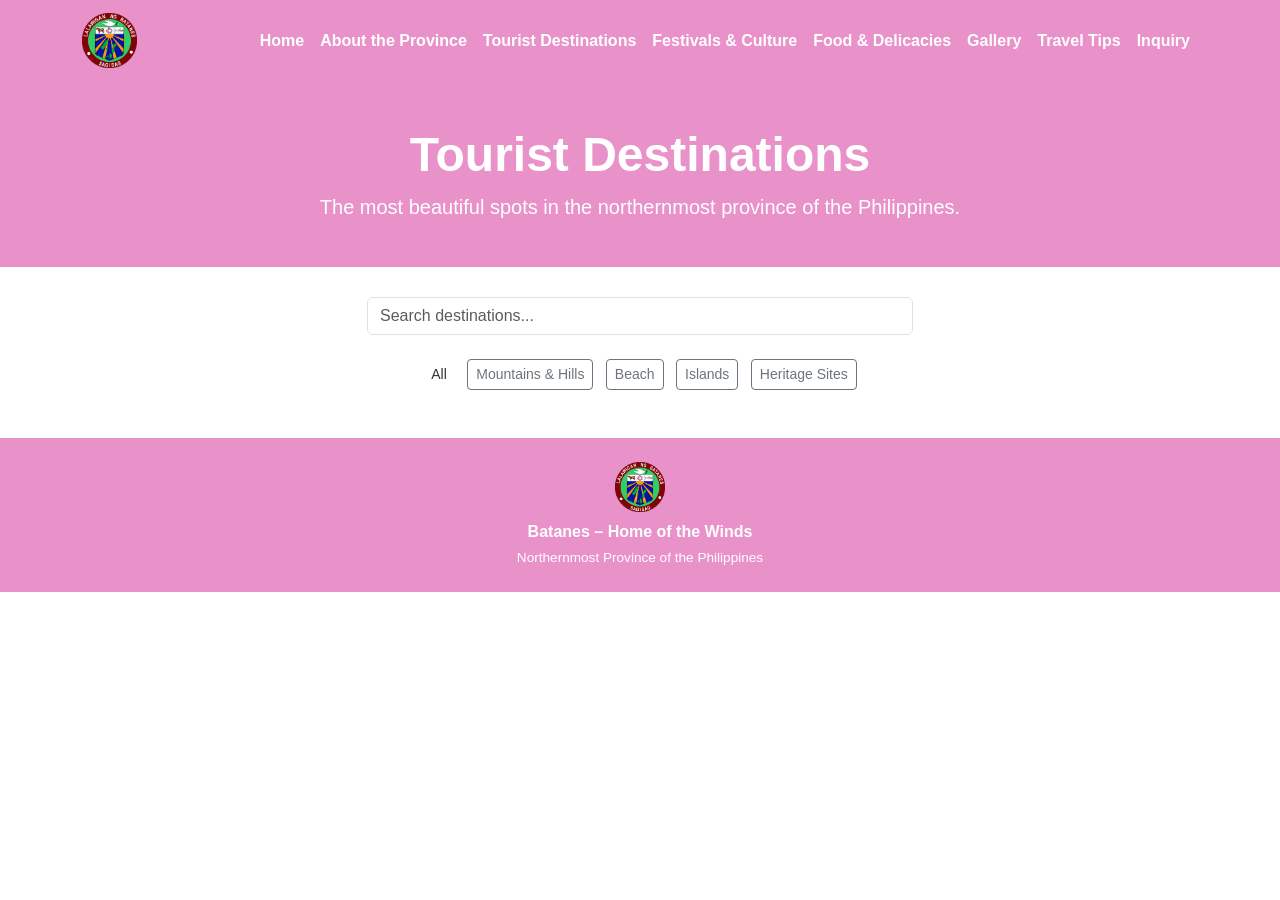
==== destinations.html @ b0724055 "Add files via upload" ====
<!DOCTYPE html>
<html lang="en">
<head>
  <meta charset="utf-8">
  <meta name="viewport" content="width=device-width, initial-scale=1">
  <link rel="stylesheet" href="https://cdn.jsdelivr.net/npm/bootstrap@5.3.3/dist/css/bootstrap.min.css">
  <link rel="stylesheet" href="styles/styles.css">
  <title>Tourist Destinations – Batanes</title>
</head>
<body>

<nav class="navbar navbar-expand-lg">
  <div class="container">
    <a class="navbar-brand" href="index.html">
      <img src="media/images/homepage/batanesseal.png" alt="Batanes Seal">
    </a>
    <button class="navbar-toggler" type="button" data-bs-toggle="collapse" data-bs-target="#mainNav">
      <span class="navbar-toggler-icon"></span>
    </button>
    <div class="collapse navbar-collapse" id="mainNav">
      <ul class="navbar-nav ms-auto mb-2 mb-lg-0">
        <li class="nav-item"><a class="nav-link" href="index.html">Home</a></li>
        <li class="nav-item"><a class="nav-link" href="about.html">About the Province</a></li>
        <li class="nav-item"><a class="nav-link active" href="destinations.html">Tourist Destinations</a></li>
        <li class="nav-item"><a class="nav-link" href="festivals.html">Festivals &amp; Culture</a></li>
        <li class="nav-item"><a class="nav-link" href="food.html">Food &amp; Delicacies</a></li>
        <li class="nav-item"><a class="nav-link" href="gallery.html">Gallery</a></li>
        <li class="nav-item"><a class="nav-link" href="traveltips.html">Travel Tips</a></li>
        <li class="nav-item"><a class="nav-link" href="inquiry.html">Inquiry</a></li>
      </ul>
    </div>
  </div>
</nav>

<div class="page-banner text-center">
  <div class="container">
    <h1 class="display-5 fw-bold">Tourist Destinations</h1>
    <p class="lead mb-0">The most beautiful spots in the northernmost province of the Philippines.</p>
  </div>
</div>

<div class="container mb-5">

  <!-- SEARCH AND FILTER -->
  <div class="row justify-content-center mb-4">
    <div class="col-md-6">
      <input type="text" id="searchInput" class="form-control" placeholder="Search destinations...">
    </div>
  </div>
  <div class="text-center mb-4">
    <button class="btn btn-batanes btn-sm me-2 filter-btn active" data-filter="all">All</button>
    <button class="btn btn-outline-secondary btn-sm me-2 filter-btn" data-filter="mountain">Mountains &amp; Hills</button>
    <button class="btn btn-outline-secondary btn-sm me-2 filter-btn" data-filter="beach">Beach</button>
    <button class="btn btn-outline-secondary btn-sm me-2 filter-btn" data-filter="island">Islands</button>
    <button class="btn btn-outline-secondary btn-sm filter-btn" data-filter="heritage">Heritage Sites</button>
  </div>

  <!-- DESTINATION CARDS (generated by JS) -->
  <div class="row g-4" id="dest-grid">
    <!-- filled by script -->
  </div>
  <p class="text-center text-muted mt-4" id="no-results" style="display:none;">No destinations found.</p>

  <!-- DESTINATION MODAL -->
  <div class="modal fade" id="destModal" tabindex="-1">
    <div class="modal-dialog modal-lg">
      <div class="modal-content">
        <div class="modal-header" style="background-color:var(--pink);">
          <h5 class="modal-title text-white" id="modal-title">Destination</h5>
          <button type="button" class="btn-close btn-close-white" data-bs-dismiss="modal"></button>
        </div>
        <div class="modal-body">
          <img id="modal-img" src="" alt="" class="img-fluid rounded mb-3" style="width:100%;height:260px;object-fit:cover;">
          <p id="modal-desc" class="mb-3"></p>
          <div class="row g-2">
            <div class="col-md-4">
              <div class="card p-2 text-center">
                <small class="text-muted">Location</small>
                <strong id="modal-location" class="small"></strong>
              </div>
            </div>
            <div class="col-md-4">
              <div class="card p-2 text-center">
                <small class="text-muted">Entrance Fee</small>
                <strong id="modal-fee" class="small"></strong>
              </div>
            </div>
            <div class="col-md-4">
              <div class="card p-2 text-center">
                <small class="text-muted">Best Time to Visit</small>
                <strong id="modal-besttime" class="small"></strong>
              </div>
            </div>
          </div>
          <div class="mt-3 info-box">
            <strong>💡 Tip:</strong> <span id="modal-tip"></span>
          </div>
        </div>
        <div class="modal-footer">
          <button class="btn btn-secondary" data-bs-dismiss="modal">Close</button>
        </div>
      </div>
    </div>
  </div>

</div>

<footer class="py-4 mt-5">
  <div class="container text-center">
    <img src="media/images/homepage/batanesseal.png" alt="Batanes Seal" style="height:50px;" class="mb-2">
    <p class="mb-1"><strong>Batanes – Home of the Winds</strong></p>
    <p class="mb-0" style="font-size:0.85rem; color:#fff;">Northernmost Province of the Philippines</p>
  </div>
</footer>

<script src="https://cdn.jsdelivr.net/npm/bootstrap@5.3.3/dist/js/bootstrap.bundle.min.js"></script>
<script src="destinations.js"></script>
</body>
</html>
---- styles/styles.css ----
:root {
  --pink: #e991c9;
  --dark-red: #7f0406;
  --light-pink: #fdf0f8;
}

body {
  font-family: Arial, sans-serif;
  color: #333;
}

h1, h2, h3, h4, h5, h6 {
  color: var(--dark-red);
}

/* NAVIGATION */
.navbar {
  background-color: var(--pink);
}

.navbar-brand img {
  height: 55px;
}

.nav-link,
.dropdown-item {
  color: #fff !important;
  font-weight: 600;
}

.nav-link:hover,
.dropdown-item:hover {
  color: #333 !important;
  background-color: transparent !important;
}

.dropdown-menu {
  background-color: var(--pink);
  border: none;
}

.navbar-toggler-icon {
  filter: brightness(10);
}

.hero-img {
  width: 100%;
  height: 420px;
  object-fit: cover;
}

.page-banner {
  background-color: var(--pink);
  padding: 45px 0;
  margin-bottom: 30px;
}

.page-banner h1,
.page-banner p {
  color: #fff;
}

.section-divider {
  border-top: 3px solid var(--pink);
  margin: 25px 0;
}

.card {
  border: 1px solid #ddd;
  box-shadow: 0 2px 6px rgba(0,0,0,0.08);
}

.card:hover {
  transform: translateY(-3px);
  transition: transform 0.2s;
}

.card-img-top {
  height: 200px;
  object-fit: cover;
}

.info-box {
  background-color: var(--light-pink);
  border-left: 5px solid var(--pink);
  padding: 15px 20px;
  border-radius: 4px;
}

.subpage-img {
  width: 100%;
  height: 280px;
  object-fit: cover;
  border-radius: 6px;
  margin-bottom: 20px;
}

.btn-batanes {
  background-color: var(--pink);
  color: #fff;
  border: none;
}

.btn-batanes:hover {
  background-color: var(--dark-red);
  color: #fff;
}

/* GALLERY */
.gallery-item img {
  width: 100%;
  height: 180px;
  object-fit: cover;
  border-radius: 5px;
  cursor: pointer;
  transition: transform 0.2s;
}

.gallery-item img:hover {
  transform: scale(1.03);
}

/* FORM */
.form-control:focus,
.form-select:focus {
  border-color: var(--pink);
  box-shadow: 0 0 0 0.2rem rgba(233, 145, 201, 0.3);
}

/* FOOTER */
footer {
  background-color: var(--pink);
}

footer p,
footer strong {
  color: #fff;
}
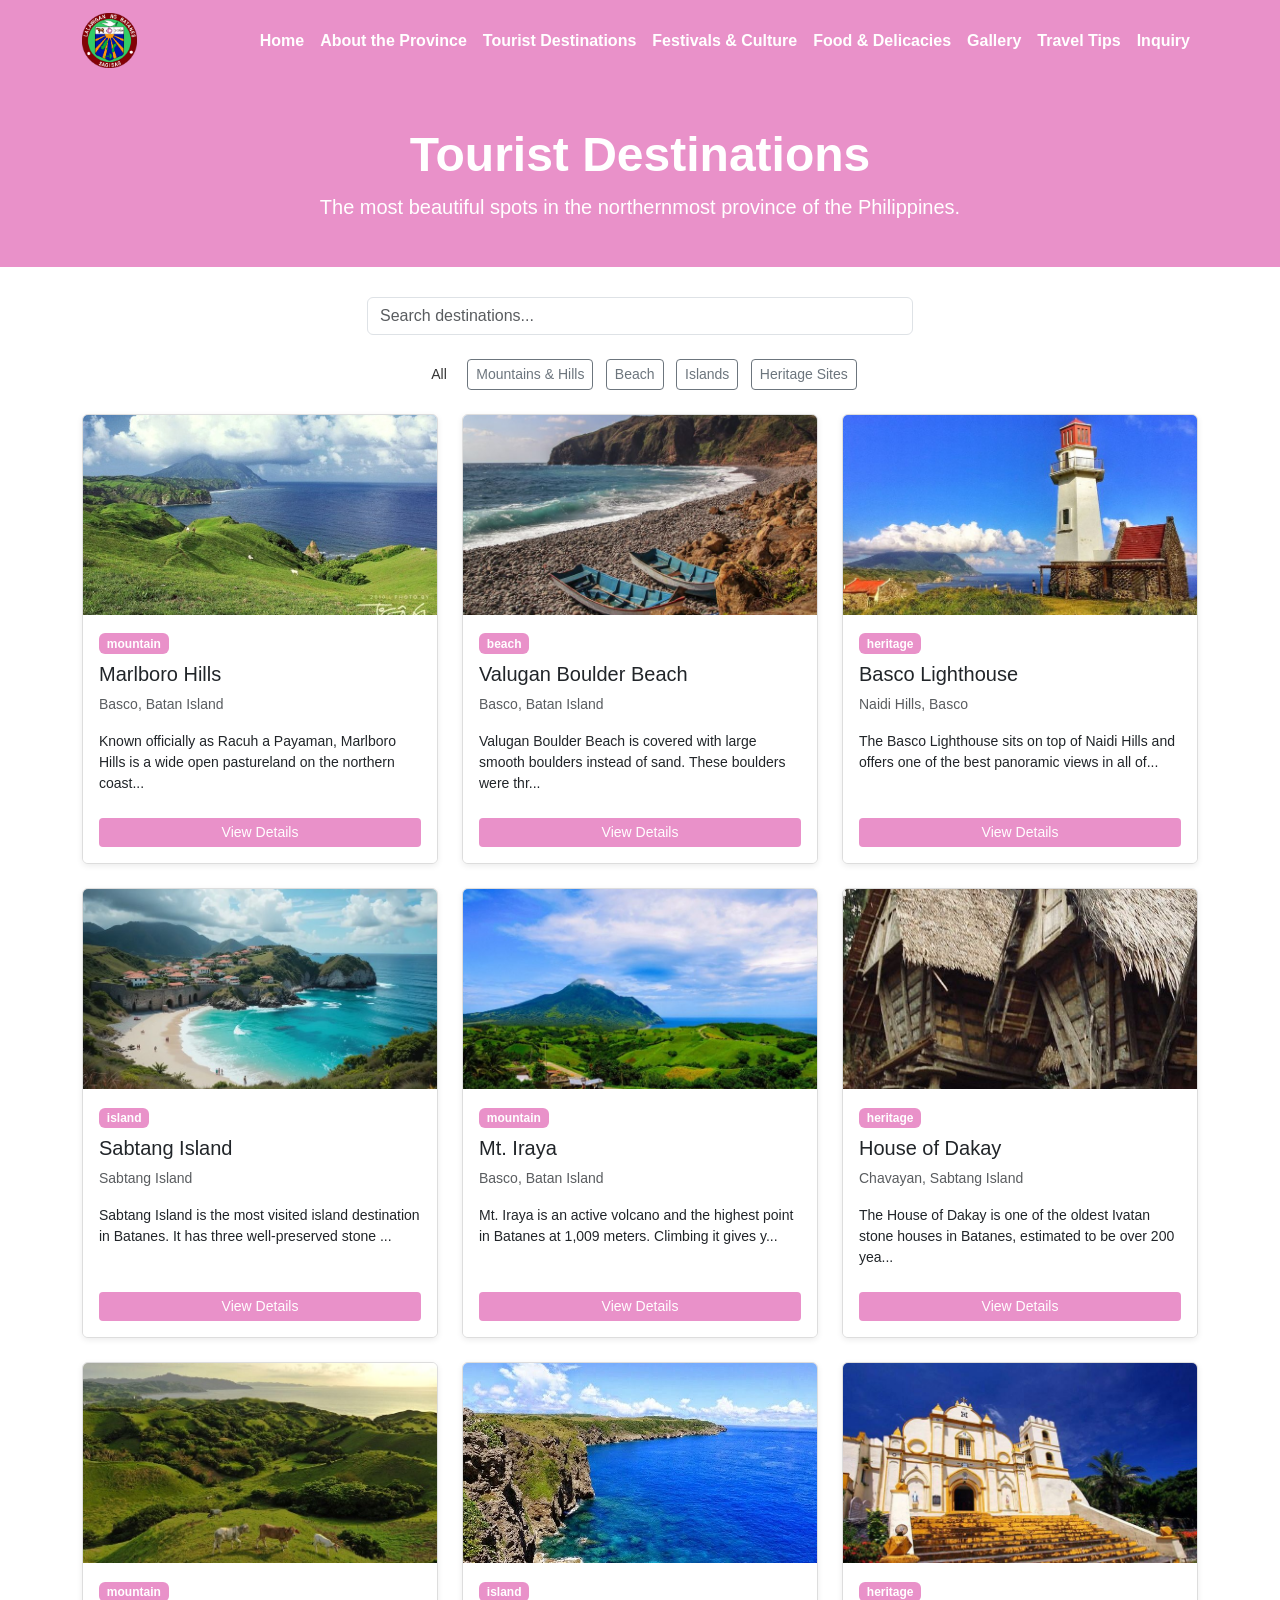
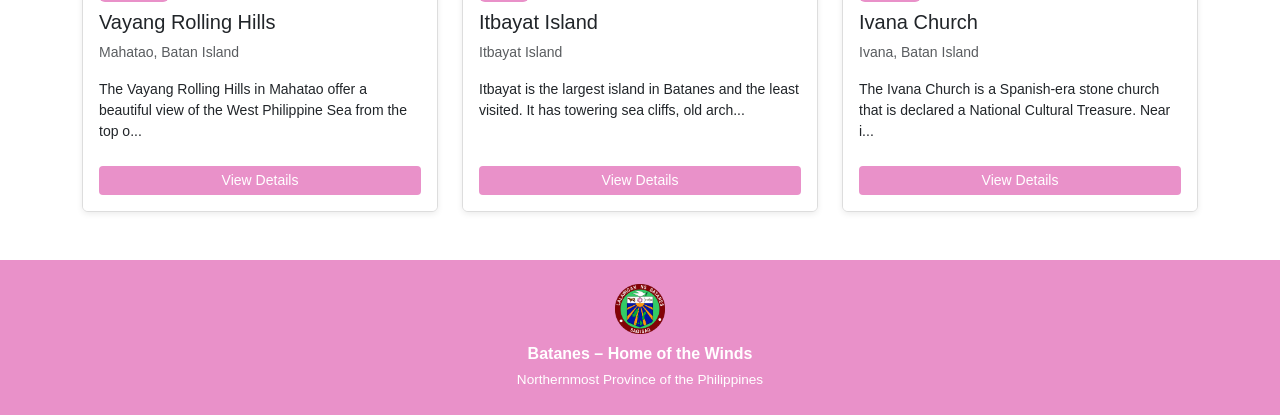
==== commit c9721571: "Update destinations.html" ====
--- a/destinations.html
+++ b/destinations.html
@@ -114,6 +114,6 @@
 </footer>
 
 <script src="https://cdn.jsdelivr.net/npm/bootstrap@5.3.3/dist/js/bootstrap.bundle.min.js"></script>
-<script src="destinations.js"></script>
+<script src="batanes.js"></script>
 </body>
 </html>
